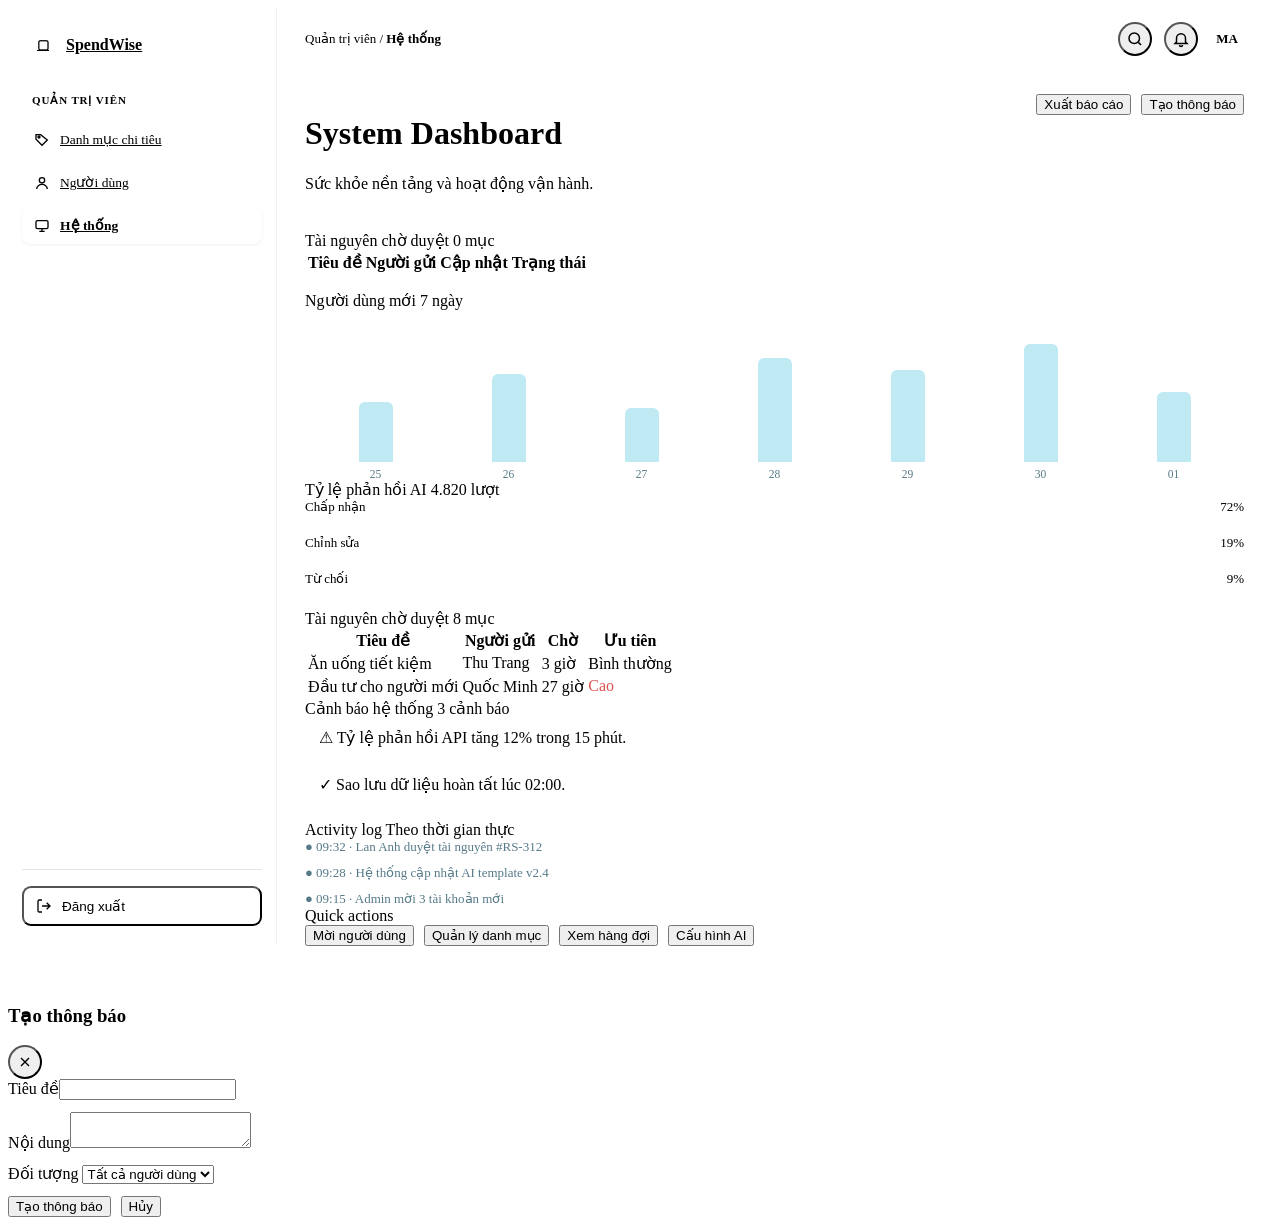
==== admin-system-dashboard.html @ f8aef1f2 "Các file dùng chung và màn hình vai trò Admin-Moderator" ====
<!DOCTYPE html>
<html lang="vi">
<head>
<meta charset="UTF-8">
<meta name="viewport" content="width=device-width,initial-scale=1">
<title>Hệ thống – SpendWise</title>
<link rel="stylesheet" href="css/base.css">
<link rel="stylesheet" href="css/layout.css">
<link rel="stylesheet" href="css/components.css">
<link rel="stylesheet" href="css/responsive.css">
</head>
<body>
<div id="app-root" data-role="admin" data-crumbs="Quản trị viên|Hệ thống"></div>

<template id="page-content">
  <div style="display:flex;justify-content:space-between;align-items:flex-start;flex-wrap:wrap;gap:12px;margin-bottom:22px">
    <div><h1 class="page-title">System Dashboard</h1><p class="page-sub">Sức khỏe nền tảng và hoạt động vận hành.</p></div>
    <div style="display:flex;gap:10px">
      <button class="btn" onclick="toast('Đang xuất báo cáo…','ok')">Xuất báo cáo</button>
      <button class="btn primary" onclick="toast('Đã mở form tạo thông báo','wr')">Tạo thông báo</button>
    </div>
  </div>

  <!-- ═══ HÀNG 1: Tài nguyên chờ duyệt (FULL WIDTH) ═══ -->
  <div class="card" style="margin-bottom:16px">
    <div class="section-title">Tài nguyên chờ duyệt <span class="badge muted" id="adminPendingBadge">0 mục</span></div>
    <table>
      <thead><tr><th>Tiêu đề</th><th>Người gửi</th><th>Cập nhật</th><th>Trạng thái</th></tr></thead>
      <tbody id="adminPendingBody"></tbody>
    </table>
  </div>

  <!-- ═══ HÀNG 2: 2 dashboard ═══ -->
  <div class="grid g2" style="margin-bottom:16px">
    <div class="card">
      <div class="section-title">Người dùng mới <span class="badge muted">7 ngày</span></div>
      <div style="display:flex;align-items:flex-end;justify-content:space-around;height:160px;padding:10px 4px 0">
        <div style="text-align:center"><div style="height:60px;width:34px;background:#bfeaf4;border-radius:6px 6px 0 0"></div><div style="font-size:11.5px;color:#567a88;margin-top:6px">25</div></div>
        <div style="text-align:center"><div style="height:88px;width:34px;background:#bfeaf4;border-radius:6px 6px 0 0"></div><div style="font-size:11.5px;color:#567a88;margin-top:6px">26</div></div>
        <div style="text-align:center"><div style="height:54px;width:34px;background:#bfeaf4;border-radius:6px 6px 0 0"></div><div style="font-size:11.5px;color:#567a88;margin-top:6px">27</div></div>
        <div style="text-align:center"><div style="height:104px;width:34px;background:#bfeaf4;border-radius:6px 6px 0 0"></div><div style="font-size:11.5px;color:#567a88;margin-top:6px">28</div></div>
        <div style="text-align:center"><div style="height:92px;width:34px;background:#bfeaf4;border-radius:6px 6px 0 0"></div><div style="font-size:11.5px;color:#567a88;margin-top:6px">29</div></div>
        <div style="text-align:center"><div style="height:118px;width:34px;background:#bfeaf4;border-radius:6px 6px 0 0"></div><div style="font-size:11.5px;color:#567a88;margin-top:6px">30</div></div>
        <div style="text-align:center"><div style="height:70px;width:34px;background:#bfeaf4;border-radius:6px 6px 0 0"></div><div style="font-size:11.5px;color:#567a88;margin-top:6px">01</div></div>
      </div>
    </div>
    <div class="card">
      <div class="section-title">Tỷ lệ phản hồi AI <span class="badge muted">4.820 lượt</span></div>
      <div style="display:flex;flex-direction:column;gap:14px">
        <div><div style="display:flex;justify-content:space-between;font-size:13px;margin-bottom:6px"><span>Chấp nhận</span><span>72%</span></div><div class="progress"><div class="bar ok" style="width:72%"></div></div></div>
        <div><div style="display:flex;justify-content:space-between;font-size:13px;margin-bottom:6px"><span>Chỉnh sửa</span><span>19%</span></div><div class="progress"><div class="bar er" style="width:19%"></div></div></div>
        <div><div style="display:flex;justify-content:space-between;font-size:13px;margin-bottom:6px"><span>Từ chối</span><span>9%</span></div><div class="progress"><div class="bar er" style="width:9%"></div></div></div>
      </div>
    </div>
  </div>

  <!-- ═══ HÀNG 3: 2 dashboard ═══ -->
  <div class="grid g2" style="margin-bottom:16px">
    <div class="card">
      <div class="section-title">Tài nguyên chờ duyệt <span class="badge muted">8 mục</span></div>
      <table>
        <thead><tr><th>Tiêu đề</th><th>Người gửi</th><th>Chờ</th><th>Ưu tiên</th></tr></thead>
        <tbody>
          <tr><td>Ăn uống tiết kiệm</td><td>Thu Trang</td><td>3 giờ</td><td>Bình thường</td></tr>
          <tr><td>Đầu tư cho người mới</td><td>Quốc Minh</td><td>27 giờ</td><td style="color:#e05252">Cao</td></tr>
        </tbody>
      </table>
    </div>
    <div class="card">
      <div class="section-title">Cảnh báo hệ thống <span class="badge muted">3 cảnh báo</span></div>
      <div class="badge er" style="display:block;padding:10px 14px;text-align:left;margin-bottom:8px;cursor:pointer" onclick="toast('Xem chi tiết cảnh báo API','wr')">⚠ Tỷ lệ phản hồi API tăng 12% trong 15 phút.</div>
      <div class="badge ok" style="display:block;padding:10px 14px;text-align:left">✓ Sao lưu dữ liệu hoàn tất lúc 02:00.</div>
    </div>
  </div>

  <!-- ═══ HÀNG 4: 2 dashboard ═══ -->
  <div class="grid g2">
    <div class="card">
      <div class="section-title">Activity log <span class="badge muted">Theo thời gian thực</span></div>
      <div style="display:flex;flex-direction:column;gap:10px;font-size:13px;color:#567a88">
        <div>● 09:32 · Lan Anh duyệt tài nguyên #RS-312</div>
        <div>● 09:28 · Hệ thống cập nhật AI template v2.4</div>
        <div>● 09:15 · Admin mời 3 tài khoản mới</div>
      </div>
    </div>
    <div class="card">
      <div class="section-title">Quick actions</div>
      <div style="display:flex;gap:10px;flex-wrap:wrap">
        <button class="btn" onclick="toast('Đã mở form mời người dùng','wr')">Mời người dùng</button>
        <button class="btn" onclick="location.href='admin-expense-category-management.html'">Quản lý danh mục</button>
        <button class="btn" onclick="toast('Đang mở hàng đợi duyệt…','wr')">Xem hàng đợi</button>
        <button class="btn dark" onclick="toast('Đã mở cấu hình AI','wr')">Cấu hình AI</button>
      </div>
    </div>
  </div>
</template>
<script src="js/data.js"></script>
<script src="js/core.js"></script>
<script src="js/layout.js"></script>
<script src="js/admin-system.js"></script>
</body>
</html>
---- css/layout.css ----
/* ============ AUTH SHELL ============ */
.auth{min-height:100vh;display:flex;flex-direction:column;background:var(--main)}
.auth-header{
  display:flex;align-items:center;justify-content:space-between;
  padding:14px 28px;
  background:#fff;
  border-bottom:1px solid var(--bd-soft);
}
.auth-header .logo{display:flex;align-items:center;gap:10px;font-weight:600;font-size:16px}
.auth-header .logo .logo-mark{width:28px;height:28px;background:var(--pri);border-radius:7px;display:grid;place-items:center;color:#1b2b33;font-size:14px}
.auth-header .auth-actions{display:flex;gap:10px}
.auth-body{flex:1;display:grid;grid-template-columns:1fr 1.2fr}
.auth-panel{padding:48px 56px;display:flex;flex-direction:column;justify-content:center}
.auth-panel.left{
  background:var(--sb);              /* ✅ #83d7f0 */
  color:var(--sb-tx);
}
.auth-panel.left h1{font-size:34px;font-weight:600;margin-bottom:14px;line-height:1.15}
.auth-panel.left p{font-size:14px;color:#2a4a55;max-width:340px}
.auth-illust{
  margin-top:36px;
  background:rgba(255,255,255,.45);
  border-radius:16px;height:220px;
  position:relative;overflow:hidden;
}
.auth-illust::before{
  content:"";position:absolute;
  width:170px;height:170px;border-radius:50%;
  background:#bfeaf4;left:20px;top:25px;
}
.auth-illust::after{
  content:"";position:absolute;
  width:180px;height:130px;background:#fff;border-radius:14px;
  right:-10px;top:50px;transform:rotate(-8deg);
  box-shadow:0 4px 14px rgba(13,58,71,.08);
}
.auth-panel.right{background:var(--main)}
.auth-panel.right h2{font-size:28px;margin-bottom:6px}
.auth-panel.right .sub{color:var(--tx2);margin-bottom:28px;font-size:13.5px}

/* ============ APP SHELL ============ */
.app{display:flex;min-height:100vh;background:var(--main)}
/* Nền sidebar — bỏ gradient, dùng màu phẳng */
.sidebar{
  width:240px;
  background:var(--sb);              /* ✅ #83d7f0 phẳng */
  padding:18px 14px;
  flex-shrink:0;
  display:flex;flex-direction:column;gap:8px;
  position:sticky;top:0;height:100vh;overflow-y:auto;
  border-right:1px solid rgba(13,58,71,.06);
}

.sidebar .brand{
  display:flex;align-items:center;gap:10px;
  padding:6px 8px 16px;
  font-weight:600;font-size:16px;
  color:var(--sb-tx);               /* đậm hơn, đọc rõ trên nền cyan */
}
.sidebar .brand .logo-mark{
  width:26px;height:26px;
  background:rgba(255,255,255,.55);
  border-radius:7px;
  display:grid;place-items:center;
  font-size:13px;color:var(--sb-tx);
}

.sidebar .role-label{
  font-size:11px;font-weight:700;letter-spacing:.08em;
  color:var(--sb-label);
  padding:12px 10px 6px;text-transform:uppercase;
}

.sidebar .nav{display:flex;flex-direction:column;gap:6px;flex:1}

.sidebar .nav-item{
  display:flex;align-items:center;gap:10px;
  padding:10px 12px;border-radius:9px;
  font-size:13.5px;color:var(--sb-tx);
  transition:.15s;font-weight:500;cursor:pointer;
}
.sidebar .nav-item:hover{background:var(--sb-hover)}

.sidebar .nav-item.active{
  background:var(--sb-active);       /* ✅ #8ce5ff — sáng hơn sidebar */
  font-weight:600;
  box-shadow:0 1px 3px rgba(13,58,71,.08);
}

.sidebar .logout-wrap{
  margin-top:auto;
  padding-top:16px;
  border-top:1px solid rgba(13,58,71,.12);
}
.logout-btn{
  display:flex;align-items:center;gap:10px;
  padding:10px 12px;border-radius:9px;
  font-size:13.5px;font-weight:500;color:var(--sb-tx);
  width:100%;text-align:left;transition:.15s;
  background:rgba(255,255,255,.35);
}
.logout-btn:hover{background:rgba(255,80,80,.18);color:#a01f1f}

.main{flex:1;min-width:0;display:flex;flex-direction:column}
/* ---------- Topbar — cùng nền với trang ---------- */
.topbar{
  display:flex;align-items:center;justify-content:space-between;
  padding:14px 28px;
  background:var(--main);            /* ✅ #dcf5ff */
  border-bottom:1px solid var(--bd-soft);
}
.crumb{font-size:13px;color:var(--tx2)}
.crumb b{color:var(--tx);font-weight:600}
.topbar .actions{display:flex;align-items:center;gap:12px}

.icon-btn{width:34px;height:34px;border-radius:50%;display:grid;place-items:center;color:var(--tx2);transition:.15s;position:relative}
.icon-btn:hover{background:var(--pri-s);color:var(--pri-d)}
.avatar{
  width:34px;height:34px;border-radius:50%;
  background:var(--pri);             /* ✅ #8ce5ff */
  color:var(--sb-tx);
  display:grid;place-items:center;
  font-weight:600;font-size:13px;flex-shrink:0;
}
.avatar.lg{width:100px;height:100px;font-size:32px;margin:0 auto}
.content{padding:24px 28px 40px;flex:1}

/* ============ 404 ============ */
.page-404{min-height:100vh;background:#eaf6fb;display:flex;flex-direction:column}
.page-404 .top{display:flex;justify-content:space-between;align-items:center;padding:14px 28px}
.page-404 .center{flex:1;display:flex;flex-direction:column;align-items:center;justify-content:center;text-align:center;padding:20px}
.page-404 .big{width:200px;height:170px;background:linear-gradient(160deg,#a9e3ef,#7fd4e8);border-radius:20px;position:relative;margin-bottom:24px;overflow:hidden}
.page-404 .big::before{content:"404";position:absolute;inset:0;display:grid;place-items:center;font-size:52px;font-weight:700;color:#1b2b33}
.page-404 .big::after{content:"";position:absolute;width:80px;height:80px;background:#fff;border-radius:14px;right:10px;top:20px;transform:rotate(-10deg)}
.page-404 h1{font-size:26px;margin-bottom:10px}
.page-404 p{color:var(--tx2);max-width:420px;margin-bottom:20px}
---- css/responsive.css ----
@media (max-width:960px){
  .auth-body{grid-template-columns:1fr}
  .auth-panel.left{display:none}
  .auth-panel.right{padding:32px 24px}
  .auth-form{grid-template-columns:1fr}
  .g3,.g4{grid-template-columns:repeat(2,1fr)}
  .profile-card{grid-template-columns:1fr}
}
@media (max-width:720px){
  .app{flex-direction:column}
  .sidebar{width:100%;height:auto;position:relative;flex-direction:row;overflow-x:auto;padding:10px;align-items:center}
  .sidebar .brand{padding:0 10px 0 6px}
  .sidebar .role-label{display:none}
  .sidebar .nav{flex-direction:row;flex:1}
@media (max-width:960px){
  .auth-body{grid-template-columns:1fr}
  .auth-panel.left{display:none}
  .auth-panel.right{padding:32px 24px}
  .auth-form{grid-template-columns:1fr}
  .g3,.g4{grid-template-columns:repeat(2,1fr)}
  .profile-card{grid-template-columns:1fr}
}
@media (max-width:720px){
  .app{flex-direction:column}
  .sidebar{width:100%;height:auto;position:relative;flex-direction:row;overflow-x:auto;padding:10px;align-items:center}
  .sidebar .brand{padding:0 10px 0 6px}
  .sidebar .role-label{display:none}
  .sidebar .nav{flex-direction:row;flex:1}
  .sidebar .nav-item{white-space:nowrap}
  .sidebar .logout-wrap{margin:0;padding:0;border:none}
  .topbar{padding:12px 16px}
  .content{padding:16px}
  .g2,.g3,.g4{grid-template-columns:1fr}
  .page-title{font-size:20px}
  table{font-size:12.5px}
  th,td{padding:10px 12px}
  .demo-roles{grid-template-columns:1fr}
  .test-input-row{flex-direction:column;align-items:stretch}
}
  .sidebar .logout-wrap{margin:0;padding:0;border:none}
  .topbar{padding:12px 16px}
  .content{padding:16px}
  .g2,.g3,.g4{grid-template-columns:1fr}
  .page-title{font-size:20px}
  table{font-size:12.5px}
  th,td{padding:10px 12px}
  .demo-roles{grid-template-columns:1fr}
  .test-input-row{flex-direction:column;align-items:stretch}
}
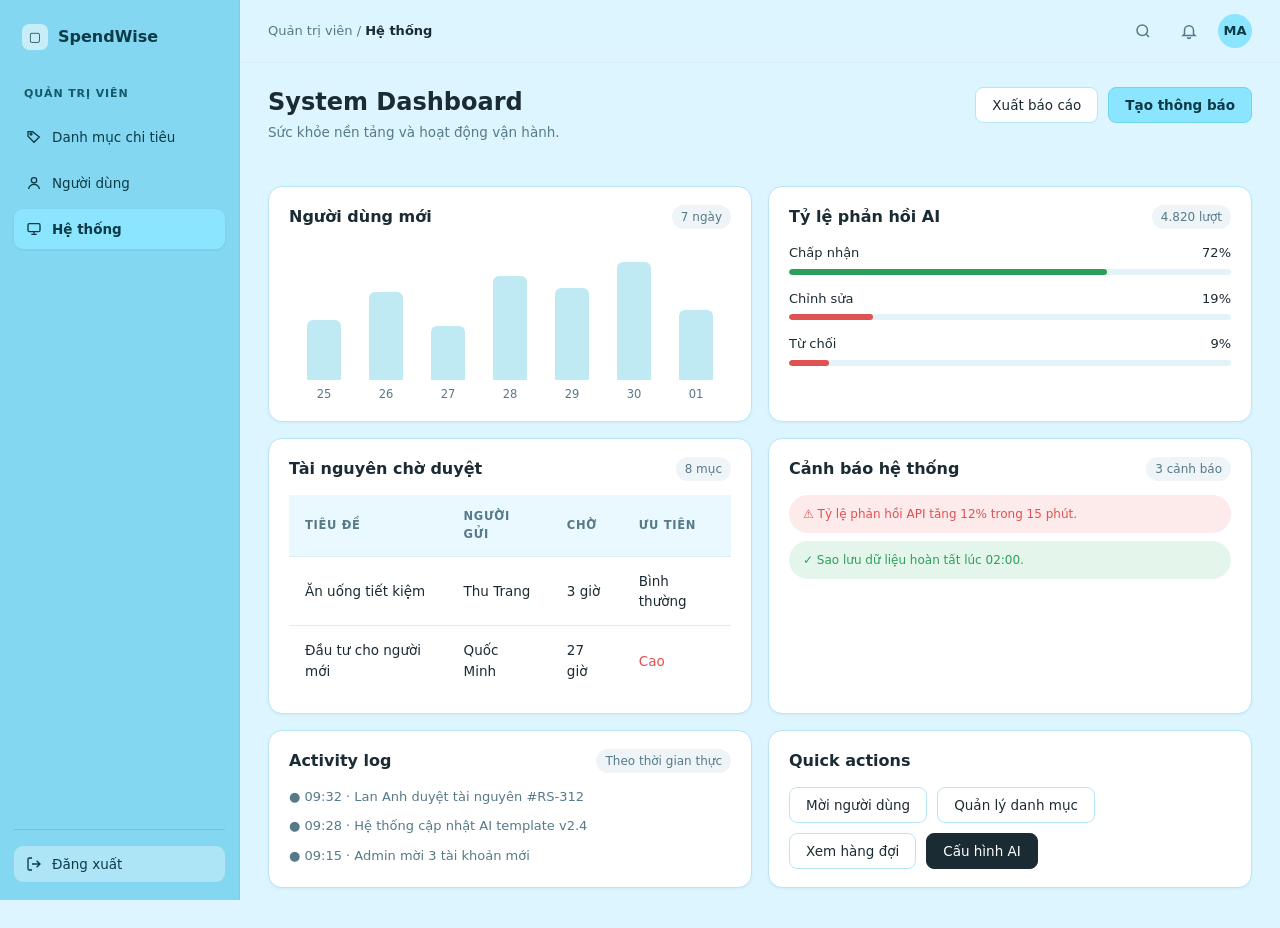
==== commit 0c8fe55e: "docs: Bổ sung các tài liệu liên quan" ====
--- a/admin-system-dashboard.html
+++ b/admin-system-dashboard.html
@@ -21,16 +21,6 @@
     </div>
   </div>
 
-  <!-- ═══ HÀNG 1: Tài nguyên chờ duyệt (FULL WIDTH) ═══ -->
-  <div class="card" style="margin-bottom:16px">
-    <div class="section-title">Tài nguyên chờ duyệt <span class="badge muted" id="adminPendingBadge">0 mục</span></div>
-    <table>
-      <thead><tr><th>Tiêu đề</th><th>Người gửi</th><th>Cập nhật</th><th>Trạng thái</th></tr></thead>
-      <tbody id="adminPendingBody"></tbody>
-    </table>
-  </div>
-
-  <!-- ═══ HÀNG 2: 2 dashboard ═══ -->
   <div class="grid g2" style="margin-bottom:16px">
     <div class="card">
       <div class="section-title">Người dùng mới <span class="badge muted">7 ngày</span></div>
--- a/css/base.css
+++ b/css/base.css
@@ -0,0 +1,61 @@
+*,*::before,*::after{box-sizing:border-box}
+html,body{margin:0;padding:0}
+body{
+  font-family:'Inter','Segoe UI',system-ui,-apple-system,Roboto,sans-serif;
+  font-size:14px;line-height:1.5;color:#1b2b33;background:#dcf5ff;
+  -webkit-font-smoothing:antialiased;
+}
+a{color:inherit;text-decoration:none;cursor:pointer}
+button{font-family:inherit;cursor:pointer;border:none;background:none;color:inherit}
+input,select,textarea{font-family:inherit;font-size:14px;color:inherit}
+h1,h2,h3,h4,h5{font-weight:600;line-height:1.3;margin:0}
+p{margin:0}
+ul{margin:0;padding:0;list-style:none}
+
+/* ============ TOKENS ============ */
+:root{
+  /* ---------- SIDEBAR ---------- */
+  --sb:      #83d7f0;         /* nền sidebar (phẳng) */
+  --sb-hover:rgba(255,255,255,.45);
+  --sb-active:#8ce5ff;        /* nav item được chọn */
+  --sb-tx:   #0d3a47;         /* text trên sidebar */
+  --sb-label:#155a6b;         /* nhãn role-label */
+
+  /* ---------- NỀN & BỀ MẶT ---------- */
+  --main:    #dcf5ff;         /* nền trang */
+  --card:    #ffffff;         /* nền card */
+  --card-soft:#eaf8ff;        /* nền card phụ / table header */
+  --bd:      #b8e6f7;         /* viền chính */
+  --bd-soft: #d8eff8;         /* viền nhạt */
+
+  /* ---------- PRIMARY (cyan) ---------- */
+  --pri:     #8ce5ff;         /* nút primary, badge info */
+  --pri-d:   #6fd4f0;         /* hover đậm hơn */
+  --pri-s:   #e8f8ff;         /* nền cyan siêu nhạt */
+
+  /* ---------- TEXT ---------- */
+  --tx:      #1b2b33;
+  --tx2:     #567a88;
+  --tx3:     #93aeb8;
+
+  /* ---------- TRẠNG THÁI ---------- */
+  --ok:      #2e9e5b;  --ok-bg:  #e4f6eb;
+  --er:      #e05252;  --er-bg:  #fdeaea;
+  --wr:      #d9930b;  --wr-bg:  #fdf3dd;
+  --pu:      #9b59b6;  --pu-bg:  #f0e6f5;
+  --or:      #f39c12;  --or-bg:  #fdf3dd;
+
+  --rl:      14px;
+  --sh:      0 1px 3px rgba(13,58,71,.05);
+}
+
+/* ============ TYPO ============ */
+.page-title{font-size:24px;font-weight:600;color:var(--tx);margin-bottom:4px}
+.page-sub{color:var(--tx2);font-size:13.5px;margin-bottom:22px}
+.section-title{font-size:16px;font-weight:600;margin-bottom:14px;display:flex;justify-content:space-between;align-items:center}
+
+/* ============ GRID ============ */
+.grid{display:grid;gap:16px}
+.g2{grid-template-columns:1fr 1fr}
+.g3{grid-template-columns:repeat(3,1fr)}
+.g4{grid-template-columns:repeat(4,1fr)}
--- a/css/layout.css
+++ b/css/layout.css
@@ -12,7 +12,7 @@
 .auth-body{flex:1;display:grid;grid-template-columns:1fr 1.2fr}
 .auth-panel{padding:48px 56px;display:flex;flex-direction:column;justify-content:center}
 .auth-panel.left{
-  background:var(--sb);              /* ✅ #83d7f0 */
+  background:var(--sb);              
   color:var(--sb-tx);
 }
 .auth-panel.left h1{font-size:34px;font-weight:600;margin-bottom:14px;line-height:1.15}
@@ -43,7 +43,7 @@
 /* Nền sidebar — bỏ gradient, dùng màu phẳng */
 .sidebar{
   width:240px;
-  background:var(--sb);              /* ✅ #83d7f0 phẳng */
+  background:var(--sb);              
   padding:18px 14px;
   flex-shrink:0;
   display:flex;flex-direction:column;gap:8px;
@@ -55,7 +55,7 @@
   display:flex;align-items:center;gap:10px;
   padding:6px 8px 16px;
   font-weight:600;font-size:16px;
-  color:var(--sb-tx);               /* đậm hơn, đọc rõ trên nền cyan */
+  color:var(--sb-tx);               
 }
 .sidebar .brand .logo-mark{
   width:26px;height:26px;
@@ -82,7 +82,7 @@
 .sidebar .nav-item:hover{background:var(--sb-hover)}
 
 .sidebar .nav-item.active{
-  background:var(--sb-active);       /* ✅ #8ce5ff — sáng hơn sidebar */
+  background:var(--sb-active);       
   font-weight:600;
   box-shadow:0 1px 3px rgba(13,58,71,.08);
 }
@@ -102,11 +102,12 @@
 .logout-btn:hover{background:rgba(255,80,80,.18);color:#a01f1f}
 
 .main{flex:1;min-width:0;display:flex;flex-direction:column}
+
 /* ---------- Topbar — cùng nền với trang ---------- */
 .topbar{
   display:flex;align-items:center;justify-content:space-between;
   padding:14px 28px;
-  background:var(--main);            /* ✅ #dcf5ff */
+  background:var(--main);            
   border-bottom:1px solid var(--bd-soft);
 }
 .crumb{font-size:13px;color:var(--tx2)}
@@ -117,7 +118,7 @@
 .icon-btn:hover{background:var(--pri-s);color:var(--pri-d)}
 .avatar{
   width:34px;height:34px;border-radius:50%;
-  background:var(--pri);             /* ✅ #8ce5ff */
+  background:var(--pri);             
   color:var(--sb-tx);
   display:grid;place-items:center;
   font-weight:600;font-size:13px;flex-shrink:0;
--- a/css/components.css
+++ b/css/components.css
@@ -0,0 +1,581 @@
+.btn {
+  display: inline-flex;
+  align-items: center;
+  gap: 8px;
+  padding: 9px 16px;
+  border-radius: 8px;
+  font-size: 13.5px;
+  font-weight: 500;
+  border: 1px solid var(--bd);
+  background: #fff;
+  color: var(--tx);
+  transition: .15s;
+  white-space: nowrap;
+  cursor: pointer;
+}
+
+.btn:hover {
+  background: var(--pri-s);
+  border-color: var(--pri)
+}
+
+.btn.primary {
+  background: var(--pri);
+  /* ✅ #8ce5ff */
+  border-color: var(--pri-d);
+  color: var(--sb-tx);
+  font-weight: 600;
+}
+
+.btn.primary:hover {
+  background: var(--pri-d);
+  border-color: var(--pri-d);
+}
+
+.btn.dark {
+  background: #1b2b33;
+  border-color: #1b2b33;
+  color: #fff
+}
+
+.btn.dark:hover {
+  background: #000
+}
+
+.btn.danger {
+  background: var(--er);
+  border-color: var(--er);
+  color: #fff
+}
+
+.btn.danger:hover {
+  background: #c94646
+}
+
+.btn.ghost {
+  border-color: transparent;
+  background: transparent
+}
+
+.btn.ghost:hover {
+  background: var(--pri-s)
+}
+
+.btn:disabled {
+  opacity: .55;
+  cursor: not-allowed
+}
+
+/* ============ CARDS ============ */
+.card {
+  background: var(--card);
+  border: 1px solid var(--bd);
+  border-radius: var(--rl);
+  padding: 18px 20px;
+  box-shadow: var(--sh);
+}
+
+/* ---------- Stat card ---------- */
+.stat {
+  background: var(--card);
+  border: 1px solid var(--bd);
+  border-radius: var(--rl);
+  padding: 16px 18px;
+  display: flex;
+  flex-direction: column;
+  gap: 8px;
+}
+
+.stat .label {
+  color: var(--tx2);
+  font-size: 13px;
+  display: flex;
+  justify-content: space-between;
+  align-items: center
+}
+
+.stat .label .badge-icon {
+  width: 26px;
+  height: 26px;
+  border-radius: 7px;
+  display: grid;
+  place-items: center;
+  background: var(--pri-s);
+  color: var(--pri-d)
+}
+
+.stat .value {
+  font-size: 24px;
+  font-weight: 600;
+  color: var(--tx)
+}
+
+.stat .delta {
+  font-size: 12.5px;
+  color: var(--tx2)
+}
+
+.stat .delta.up {
+  color: var(--ok)
+}
+
+.stat .delta.down {
+  color: var(--er)
+}
+
+/* ============ BADGES ============ */
+.badge {
+  display: inline-flex;
+  align-items: center;
+  gap: 5px;
+  padding: 3px 9px;
+  border-radius: 20px;
+  font-size: 12px;
+  font-weight: 500;
+  white-space: nowrap
+}
+
+.badge.ok {
+  background: var(--ok-bg);
+  color: var(--ok)
+}
+
+.badge.er {
+  background: var(--er-bg);
+  color: var(--er)
+}
+
+.badge.wr {
+  background: var(--wr-bg);
+  color: var(--wr)
+}
+
+.badge.info {
+  background: var(--pri-s);
+  color: #1b6b83
+}
+
+.badge.muted {
+  background: #eef4f7;
+  color: var(--tx2)
+}
+
+.badge.pu {
+  background: var(--pu-bg);
+  color: var(--pu)
+}
+
+.badge.or {
+  background: var(--or-bg);
+  color: var(--or)
+}
+
+/* ============ TABLE ============ */
+.table-wrap {
+  background: var(--card);
+  border: 1px solid var(--bd);
+  border-radius: var(--rl);
+  overflow-x: auto;
+}
+
+table {
+  width: 100%;
+  border-collapse: collapse;
+  font-size: 13.5px
+}
+
+th {
+  text-align: left;
+  padding: 13px 16px;
+  font-size: 11.5px;
+  letter-spacing: .06em;
+  text-transform: uppercase;
+  color: var(--tx2);
+  font-weight: 600;
+  background: var(--card-soft);
+  /* ✅ #eaf8ff */
+  border-bottom: 1px solid var(--bd-soft);
+}
+
+td {
+  padding: 14px 16px;
+  border-bottom: 1px solid var(--bd-soft);
+  color: var(--tx)
+}
+
+tr:last-child td {
+  border-bottom: none
+}
+
+tr:hover td {
+  background: #f4fbff
+}
+
+/* ✅ hover rất nhạt */
+td .row-actions {
+  display: flex;
+  gap: 14px;
+  color: var(--pri-d);
+  font-weight: 500
+}
+
+td .row-actions a {
+  cursor: pointer
+}
+
+td .row-actions a:hover {
+  text-decoration: underline
+}
+
+/* ============ FORM ============ */
+.field {
+  display: flex;
+  flex-direction: column;
+  gap: 6px
+}
+
+.field label {
+  font-size: 13px;
+  color: var(--tx2);
+  font-weight: 500
+}
+
+.field input,
+.field select,
+.field textarea {
+  padding: 10px 13px;
+  border: 1px solid var(--bd);
+  /* ✅ #b8e6f7 */
+  border-radius: 8px;
+  background: #fff;
+  outline: none;
+  transition: .15s;
+  width: 100%;
+}
+
+.field input:focus,
+.field select:focus,
+.field textarea:focus {
+  border-color: var(--pri-d);
+  box-shadow: 0 0 0 3px rgba(140, 229, 255, .35);
+}
+
+.field input.error,
+.field textarea.error {
+  border-color: var(--er)
+}
+
+.field .err {
+  color: var(--er);
+  font-size: 12px;
+  min-height: 14px
+}
+
+.field textarea {
+  resize: vertical;
+  min-height: 80px
+}
+
+.auth-form {
+  display: grid;
+  grid-template-columns: 1fr 1fr;
+  gap: 18px;
+  max-width: 640px
+}
+
+.auth-form .full {
+  grid-column: 1/-1
+}
+
+.auth-form .check {
+  display: flex;
+  align-items: center;
+  gap: 8px;
+  color: var(--tx2);
+  font-size: 13px
+}
+
+.auth-form .check input {
+  width: 15px;
+  height: 15px;
+  accent-color: var(--pri-d)
+}
+
+.auth-msg {
+  padding: 10px 14px;
+  border-radius: 8px;
+  font-size: 13px;
+  display: none
+}
+
+.auth-msg.ok {
+  display: block;
+  background: var(--ok-bg);
+  color: var(--ok)
+}
+
+.auth-msg.er {
+  display: block;
+  background: var(--er-bg);
+  color: var(--er)
+}
+
+.auth-footer {
+  font-size: 13px;
+  color: var(--tx2)
+}
+
+/* Demo roles */
+.demo-divider {
+  display: flex;
+  align-items: center;
+  gap: 12px;
+  margin: 22px 0 14px;
+  color: var(--tx3);
+  font-size: 12.5px;
+  max-width: 640px
+}
+
+.demo-divider::before,
+.demo-divider::after {
+  content: "";
+  flex: 1;
+  height: 1px;
+  background: var(--bd)
+}
+
+.demo-roles {
+  display: grid;
+  grid-template-columns: 1fr 1fr;
+  gap: 10px;
+  max-width: 640px
+}
+
+.demo-role-btn {
+  display: flex;
+  align-items: center;
+  gap: 10px;
+  padding: 12px 14px;
+  background: #fff;
+  border: 1px solid var(--bd);
+  border-radius: 10px;
+  font-size: 13.5px;
+  font-weight: 500;
+  text-align: left;
+  color: var(--tx);
+  transition: .15s;
+  cursor: pointer
+}
+
+.demo-role-btn:hover {
+  border-color: var(--pri-d);
+  background: var(--pri-s);
+  transform: translateY(-1px)
+}
+
+.demo-role-btn .ico {
+  width: 32px;
+  height: 32px;
+  border-radius: 8px;
+  display: grid;
+  place-items: center;
+  background: var(--pri-s);
+  color: var(--pri-d);
+  font-size: 16px;
+  flex-shrink: 0
+}
+
+.demo-role-btn small {
+  display: block;
+  color: var(--tx2);
+  font-size: 11.5px;
+  font-weight: 400;
+  margin-top: 2px
+}
+
+/* ============ TOOLBAR ============ */
+.toolbar {
+  display: flex;
+  flex-wrap: wrap;
+  gap: 10px;
+  margin-bottom: 16px;
+  align-items: center
+}
+
+.search {
+  flex: 1;
+  min-width: 220px;
+  position: relative
+}
+
+.search svg {
+  position: absolute;
+  left: 12px;
+  top: 50%;
+  transform: translateY(-50%);
+  color: var(--tx3)
+}
+
+.search input {
+  width: 100%;
+  padding: 10px 14px 10px 38px;
+  border: 1px solid var(--bd);
+  border-radius: 9px;
+  background: #fff;
+  outline: none;
+}
+
+.search input:focus {
+  border-color: var(--pri-d);
+  box-shadow: 0 0 0 3px rgba(140, 229, 255, .35);
+}
+
+.toolbar select {
+  padding: 10px 14px;
+  border: 1px solid var(--bd);
+  border-radius: 9px;
+  background: #fff;
+  outline: none;
+  color: var(--tx);
+}
+
+/* ============ PROGRESS ============ */
+.progress {
+  width: 100%;
+  height: 6px;
+  background: #e3f3f8;
+  border-radius: 6px;
+  overflow: hidden
+}
+
+.progress .bar {
+  height: 100%;
+  background: var(--pri);
+  border-radius: 6px
+}
+
+.progress .bar.ok {
+  background: var(--ok)
+}
+
+.progress .bar.er {
+  background: var(--er)
+}
+
+.progress .bar.wr {
+  background: var(--wr)
+}
+
+/* ============ MODAL ============ */
+.modal-backdrop {
+  position: fixed;
+  inset: 0;
+  background: rgba(15, 40, 55, .35);
+  display: none;
+  align-items: center;
+  justify-content: center;
+  z-index: 100;
+  padding: 20px
+}
+
+.modal-backdrop.open {
+  display: flex
+}
+
+.modal {
+  background: #fff;
+  border-radius: 14px;
+  max-width: 520px;
+  width: 100%;
+  padding: 22px 24px;
+  box-shadow: 0 12px 40px rgba(15, 40, 55, .18);
+  max-height: 90vh;
+  overflow-y: auto
+}
+
+.modal-head {
+  display: flex;
+  justify-content: space-between;
+  align-items: center;
+  margin-bottom: 16px
+}
+
+.modal-head h3 {
+  font-size: 17px
+}
+
+/* ============ TABS ============ */
+.tabs {
+  display: flex;
+  gap: 6px;
+  margin-bottom: 16px;
+  flex-wrap: wrap
+}
+
+.tab {
+  padding: 7px 14px;
+  border-radius: 20px;
+  font-size: 13px;
+  color: var(--tx2);
+  cursor: pointer;
+  font-weight: 500
+}
+
+.tab:hover {
+  background: var(--pri-s)
+}
+
+.tab.active {
+  background: var(--pri);
+  color: var(--sb-tx);
+  font-weight: 600
+}
+
+/* ============ EMPTY ============ */
+.empty {
+  text-align: center;
+  padding: 50px 20px;
+  color: var(--tx2)
+}
+
+.empty .ico {
+  width: 56px;
+  height: 56px;
+  border-radius: 50%;
+  background: var(--pri-s);
+  display: grid;
+  place-items: center;
+  margin: 0 auto 14px;
+  color: var(--pri-d);
+  font-size: 24px
+}
+
+/* ---------- Focus visible (accessibility) ---------- */
+*:focus-visible,
+a:focus-visible,
+button:focus-visible,
+input:focus-visible,
+select:focus-visible,
+textarea:focus-visible {
+  outline: 2px solid var(--pri-d);
+  outline-offset: 2px;
+  border-radius: 4px;
+}
+
+/* ---------- Disabled button rõ ràng ---------- */
+.btn:disabled,
+.btn[disabled] {
+  opacity: .55;
+  cursor: not-allowed;
+  pointer-events: none;
+}
+
+/* ---------- Skip link (ẩn mặc định, hiện khi focus) ---------- */
+#skip-link {
+  position: absolute;
+  left: -9999px;
+  transition: left .15s;
+}
+#skip-link:focus {
+  left: 8px;
+}
--- a/css/responsive.css
+++ b/css/responsive.css
@@ -1,49 +1,30 @@
-@media (max-width:960px){
-  .auth-body{grid-template-columns:1fr}
-  .auth-panel.left{display:none}
-  .auth-panel.right{padding:32px 24px}
-  .auth-form{grid-template-columns:1fr}
-  .g3,.g4{grid-template-columns:repeat(2,1fr)}
-  .profile-card{grid-template-columns:1fr}
+/* ============ RESPONSIVE ============ */
+@media (max-width: 960px) {
+  .auth-body { grid-template-columns: 1fr; }
+  .auth-panel.left { display: none; }
+  .auth-panel.right { padding: 32px 24px; }
+  .auth-form { grid-template-columns: 1fr; }
+  .g3, .g4 { grid-template-columns: repeat(2, 1fr); }
+  .profile-card { grid-template-columns: 1fr; }
 }
-@media (max-width:720px){
-  .app{flex-direction:column}
-  .sidebar{width:100%;height:auto;position:relative;flex-direction:row;overflow-x:auto;padding:10px;align-items:center}
-  .sidebar .brand{padding:0 10px 0 6px}
-  .sidebar .role-label{display:none}
-  .sidebar .nav{flex-direction:row;flex:1}
-@media (max-width:960px){
-  .auth-body{grid-template-columns:1fr}
-  .auth-panel.left{display:none}
-  .auth-panel.right{padding:32px 24px}
-  .auth-form{grid-template-columns:1fr}
-  .g3,.g4{grid-template-columns:repeat(2,1fr)}
-  .profile-card{grid-template-columns:1fr}
-}
-@media (max-width:720px){
-  .app{flex-direction:column}
-  .sidebar{width:100%;height:auto;position:relative;flex-direction:row;overflow-x:auto;padding:10px;align-items:center}
-  .sidebar .brand{padding:0 10px 0 6px}
-  .sidebar .role-label{display:none}
-  .sidebar .nav{flex-direction:row;flex:1}
-  .sidebar .nav-item{white-space:nowrap}
-  .sidebar .logout-wrap{margin:0;padding:0;border:none}
-  .topbar{padding:12px 16px}
-  .content{padding:16px}
-  .g2,.g3,.g4{grid-template-columns:1fr}
-  .page-title{font-size:20px}
-  table{font-size:12.5px}
-  th,td{padding:10px 12px}
-  .demo-roles{grid-template-columns:1fr}
-  .test-input-row{flex-direction:column;align-items:stretch}
-}
-  .sidebar .logout-wrap{margin:0;padding:0;border:none}
-  .topbar{padding:12px 16px}
-  .content{padding:16px}
-  .g2,.g3,.g4{grid-template-columns:1fr}
-  .page-title{font-size:20px}
-  table{font-size:12.5px}
-  th,td{padding:10px 12px}
-  .demo-roles{grid-template-columns:1fr}
-  .test-input-row{flex-direction:column;align-items:stretch}
+
+@media (max-width: 720px) {
+  .app { flex-direction: column; }
+  .sidebar { 
+    width: 100%; height: auto; position: relative; 
+    flex-direction: row; overflow-x: auto; padding: 10px; align-items: center; 
+  }
+  .sidebar .brand { padding: 0 10px 0 6px; }
+  .sidebar .role-label { display: none; }
+  .sidebar .nav { flex-direction: row; flex: 1; }
+  .sidebar .nav-item { white-space: nowrap; }
+  .sidebar .logout-wrap { margin: 0; padding: 0; border: none; }
+  .topbar { padding: 12px 16px; }
+  .content { padding: 16px; }
+  .g2, .g3, .g4 { grid-template-columns: 1fr; }
+  .page-title { font-size: 20px; }
+  table { font-size: 12.5px; }
+  th, td { padding: 10px 12px; }
+  .demo-roles { grid-template-columns: 1fr; }
+  .test-input-row { flex-direction: column; align-items: stretch; }
 }
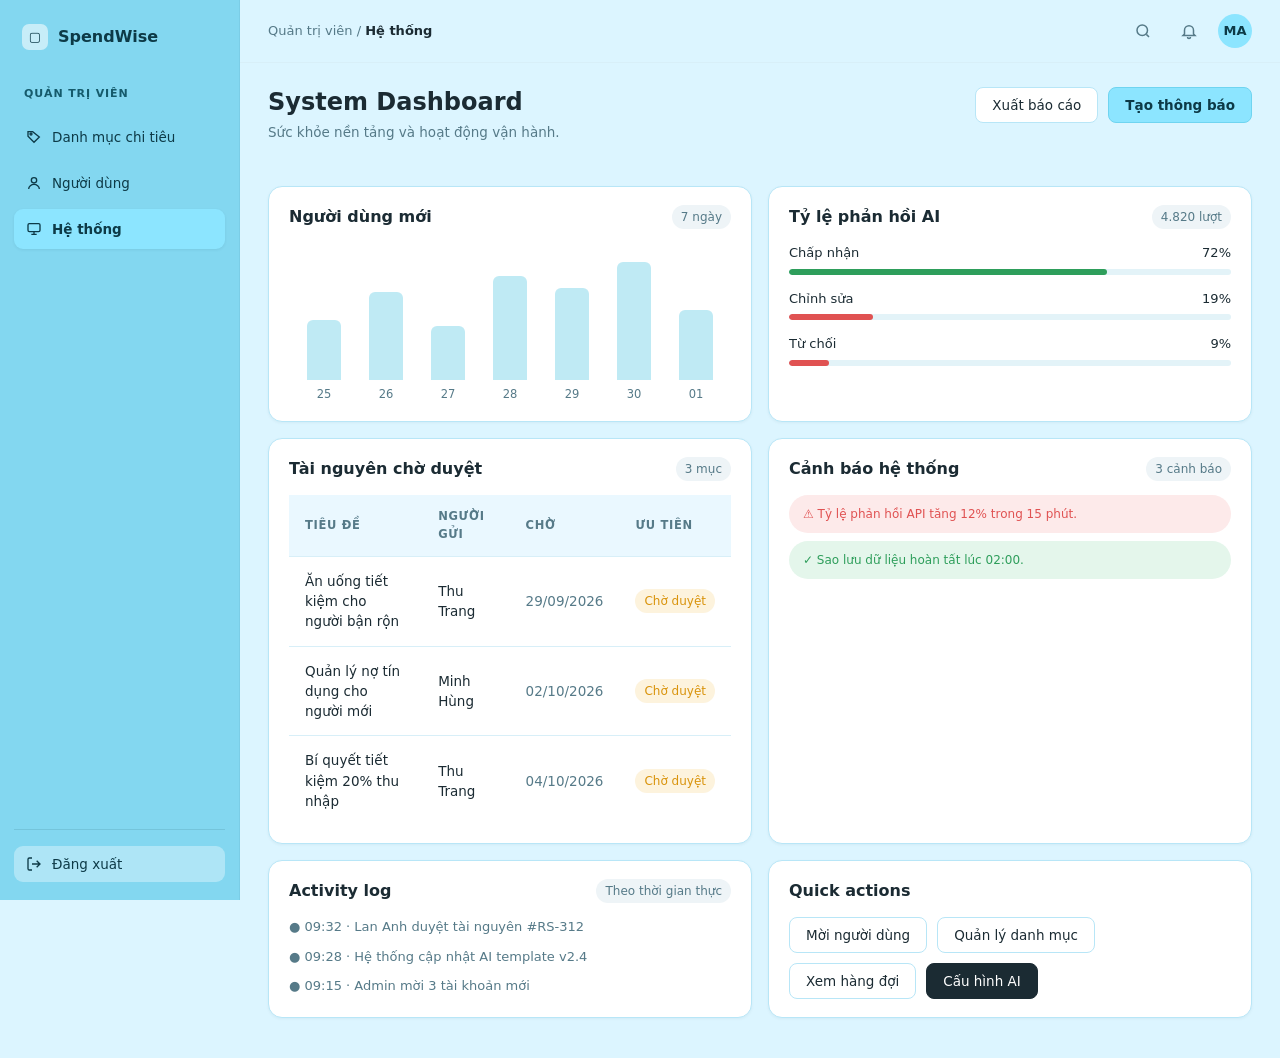
==== commit de7b0070: "feat: Chỉnh sửa bảng từ hardcode->động" ====
--- a/admin-system-dashboard.html
+++ b/admin-system-dashboard.html
@@ -47,10 +47,10 @@
   <!-- ═══ HÀNG 3: 2 dashboard ═══ -->
   <div class="grid g2" style="margin-bottom:16px">
     <div class="card">
-      <div class="section-title">Tài nguyên chờ duyệt <span class="badge muted">8 mục</span></div>
+      <div class="section-title">Tài nguyên chờ duyệt <span class="badge muted" id="adminPendingBadge">8 mục</span></div>
       <table>
         <thead><tr><th>Tiêu đề</th><th>Người gửi</th><th>Chờ</th><th>Ưu tiên</th></tr></thead>
-        <tbody>
+        <tbody id="adminPendingBody">
           <tr><td>Ăn uống tiết kiệm</td><td>Thu Trang</td><td>3 giờ</td><td>Bình thường</td></tr>
           <tr><td>Đầu tư cho người mới</td><td>Quốc Minh</td><td>27 giờ</td><td style="color:#e05252">Cao</td></tr>
         </tbody>
